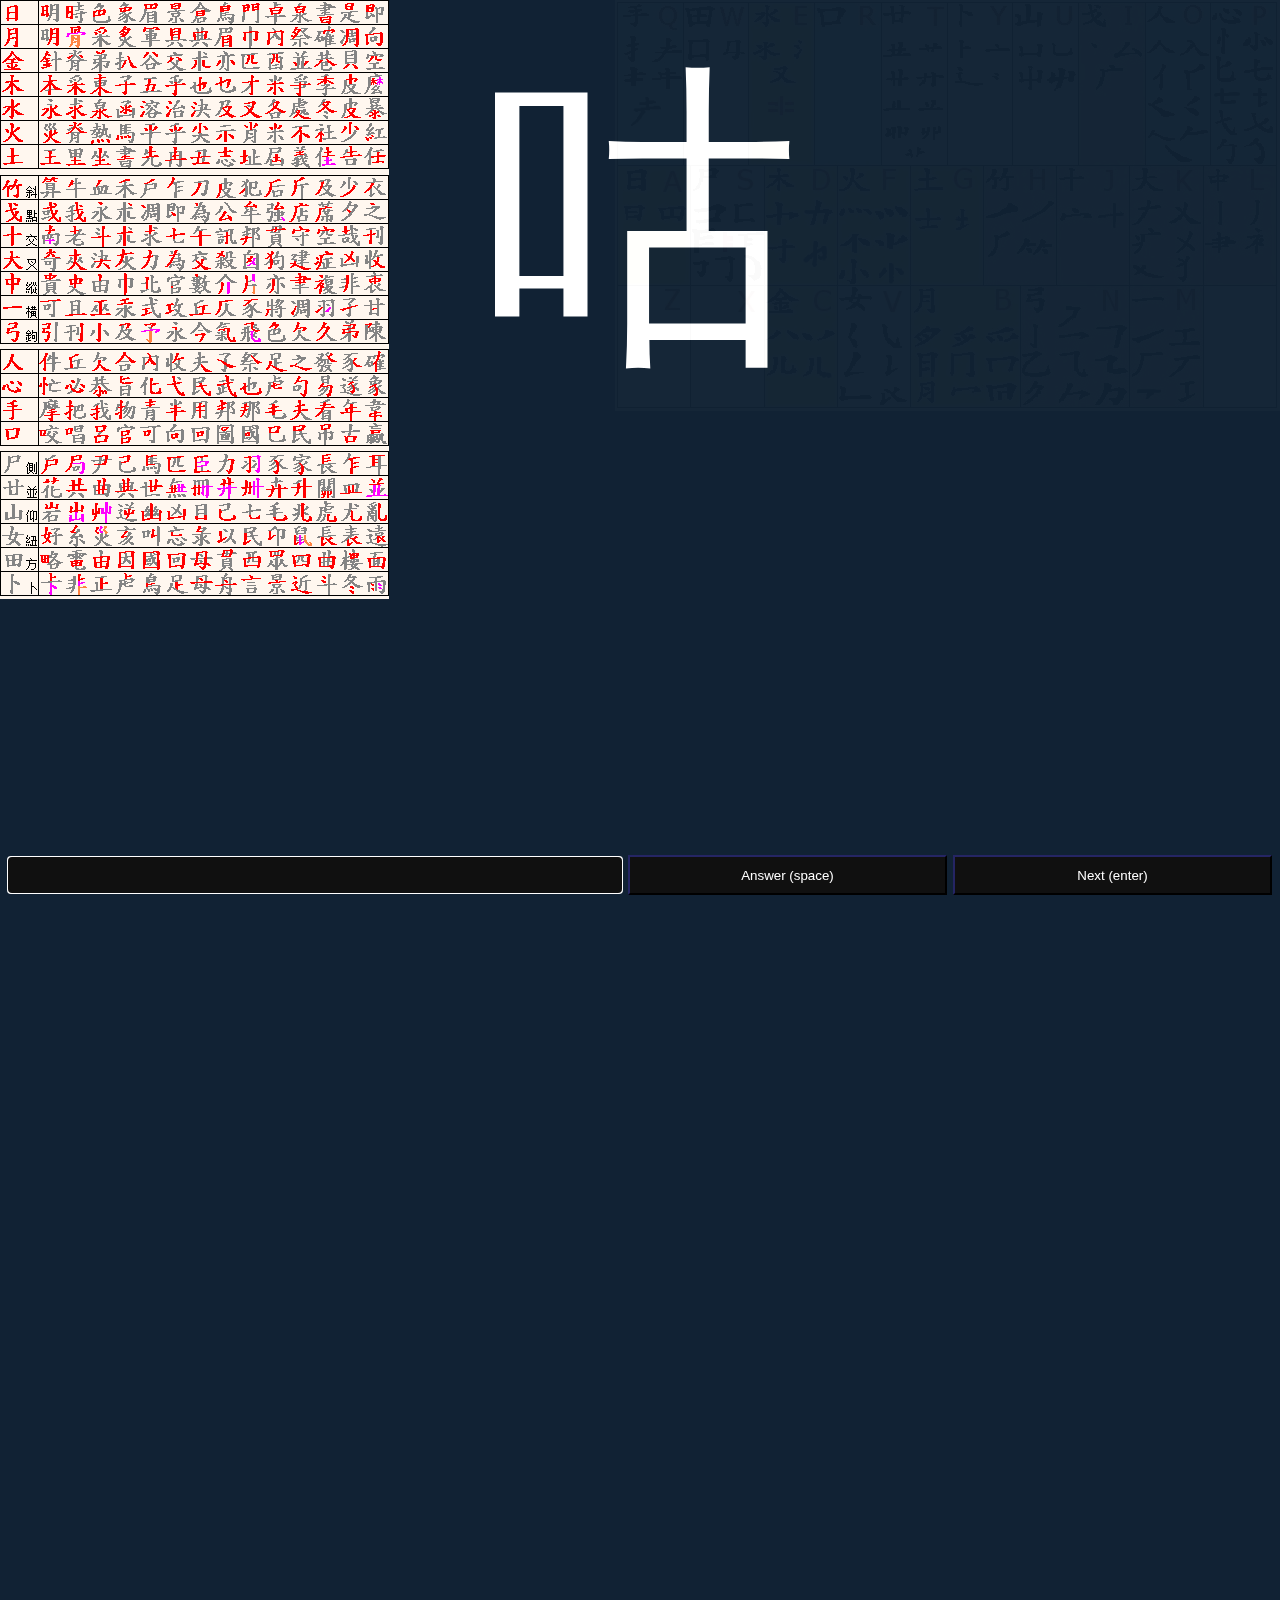
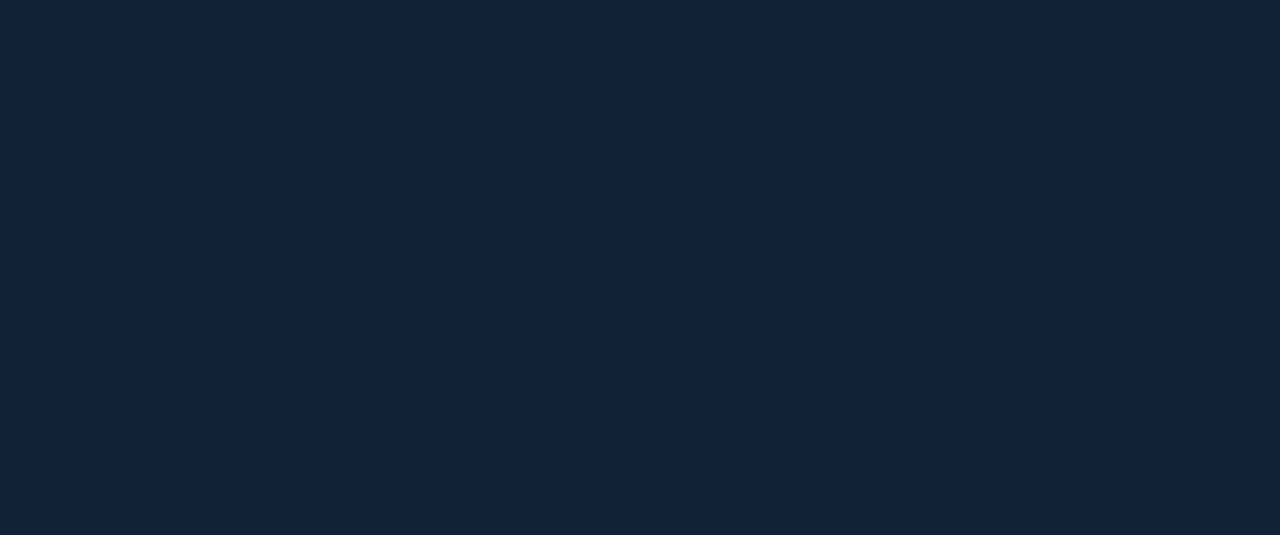
==== index.html @ 3e332476 "lose focus fix" ====
<!DOCTYPE html>
<html lang="en">
<head>
    <meta charset="UTF-8">
    <meta http-equiv="X-UA-Compatible" content="IE=edge">
    <meta name="viewport" content="width=device-width, initial-scale=1.0">
    <title>Cangjie</title>
    <style>
        #input {
            display: flex;
            position: fixed;
            bottom: 0;
            width: 100%;
            left: 0;
            padding: 5px;
            height: 50px;
            background-color: transparent;
            color: wheat;
            justify-content: center;
            align-items: center;
        }

        #input > * {
            margin: 3px;
        }
        #input>button {
            flex:1;
            height: 100%;
            color: white;
            background-color: #101010;
            border-color: #060610;
        }
        #input>input {
            flex:2;
            height: 90%;
            color: white;
            background-color: #101010;
            border-color: #101010;
        }
        #red {
            color:red;
        }
        html,body {
            min-height: 100%;
            background-color: #112234;
        }

        * {
            box-sizing: border-box;
        }

        /* mobile*/ 
        @media (max-width:600px)  {
            #img1, #img2 {
                width: 100%;
            }

            #img2 {
                margin-bottom: 50px;
            }

            #answer > span {
                font-size: 1.5em;
            }

            #char {
                font-size: 5em;
            }
            
        }

        /* not mobile */
        @media (min-width:601px) {

            /* #input {
                display: none;
            } */
            #img1 {
                display: block;
                position: fixed;
                right: 0;
                top: 0;
                opacity: .02;
            }
            #img2 {
                display: block;
                position: fixed;
                left: 0;
                top: 0;
                opacity: .02;
            }

            #img1:hover, #img2:hover {
                opacity: 1;
            }

            #answer > span {
                font-size: 2em;
            }

            #char {
                font-size: 20em;
            }

            html,body {
                overflow-y: hidden;
            }

        }

        #char {
            color: white;
            display: flex;
            justify-content: center;
        }
        #char > span {
            display: block;
        }

        #answer {
            color: white;
            display: flex;
            justify-content: center;
            flex-direction: column;
            align-items: center;
        }
        #answer > span {
            display: block;
        }

        #centerthing {
            margin-bottom: 130%;
        }

        .yellow {
            color: gold;
        }
        .green {
            color: green;
        }

    </style>
</head>
<body>

    <!-- <input id=stroke placeholder="Eg. 3-5 (inclusive)"type="text"> -->
    <div id="centerthing">
        <div id="char">
            <span id="king"></span>
        </div>
        <div id="answer">
            <span id="turtle">黭,21,吅,黑,弇,WFORT</span>
            <span id="rainbow">WFORT</span>
        </div>
    </div>
    <img id=img1 src="cangjie-key.jpg" alt="[Cangjie Image 1]"/>
    <img id=img2 src="cangjie-key2.gif" alt="[Cangjie Image 2]"/>

    <div id='input'>
        <input id='gate' type="text" autofocus>
        <!-- <button>Prev</button> -->
        <button onclick="toggleAnswer()">Answer (space)</button>
        <button onclick="pickNewChar()">Next (enter)</button>
    </div>


<script>

let greenCombo = 0
let roundIsOver = false
let greenHighscore = 0

let input = document.querySelector('#input input')
input.value = ''
let inputCangjie
input.oninput = e => {
    // input.innerHTML = `<span id=red>${input.innerText}</span>`
    inputCangjie = e.target.value = e.target.value.trim().split('').filter(a => /^[a-zA-Z]$/.test(a)).join('')
    e.stopPropagation()
    updateRainbow()
    
}

input.onkeypress = e => {
    if (e.code == 'Space') toggleAnswer()
    if (e.code == 'Enter') pickNewChar()
    document.getElementById('gate').focus()
}

let answerString, answerCangjie
function pickNewChar() {
    let ind = Math.floor(Math.random()*db.length)
    document.getElementById('king').innerText = db[ind][0]
    answerString = db[ind].join(',')
    let t =document.getElementById('turtle')
    t.innerText = answerString
    t.style.visibility = 'hidden'
    answerCangjie = db[ind][5]
    input.value = inputCangjie = ''
    document.getElementById('rainbow').innerText = ''
    roundIsOver = false
    if (greenCombo == -1) greenCombo = 0
}

function toggleAnswer() {
    let s = document.getElementById('turtle')
    if (s.style.visibility == 'hidden') {
        s.style.visibility = ''
        if (!roundIsOver) greenCombo = -1
    }
    else s.style.visibility = 'hidden'
}

function updateRainbow() {
    let n = inputCangjie.toLowerCase().split('')
    let a = answerCangjie.toLowerCase().split('')

    if (inputCangjie===answerCangjie) {
        n = a.map(o=>o)
    }

    for (let i = 0; i<n.length; i++) {
        if (n[i]==a[i]) {
            n[i] = a[i] = '=' + a[i] // green
        }
    }
    for (let i = 0; i<n.length; i++) {
        if (n[i][0]=='=') continue
        if (!roundIsOver) greenCombo = -1
        for (let j = 0; j<a.length; j++) {
            if (a[j][0]=='=' || n[i][0]=='~') continue
            if (a[j]==n[i]) {
                a[j] = n[i] = '~' + n[i]
                break
            }
        }
    }

    let r = document.getElementById('rainbow')
    r.innerHTML = n.map(a => {
        if ( a[0]=='=' ) return `<span class=green>${a[1].toUpperCase()}</span>`
        if ( a[0]=='~' ) return `<span class=yellow>${a[1].toUpperCase()}</span>`
        return a[0].toUpperCase()
    }).join('')

    if (inputCangjie.toLowerCase()==answerCangjie.toLowerCase()) {
        r.innerHTML += '<span class=green>!</span>'
        if (!roundIsOver) {
            greenCombo++
            if (greenCombo > greenHighscore) {
                greenHighscore = greenCombo
                console.log(`Highscore: ${greenHighscore}`)
            }
        }
        roundIsOver = true
        if (greenCombo) r.innerHTML += `&nbsp; <span class=green>(${greenCombo})</span>`
    }
    
}




let db
if (!localStorage.db) {
    fetch('db.txt').then(l => l.text()).then(t => {
        localStorage.db = db = t
        setUpDB()
    })
}
else {
    db = localStorage.db
    setUpDB()
}

function setUpDB() {
    db = db.split('\n').map(r => {
        let ar = r.split(',')
        ar[1] = Number(ar[1])
        return ar
    })
    pickNewChar()
}



// let strokeFrom, strokeTo
// let strokeInput = document.getElementById('stroke')
// if (!localStorage.stroke) {
//     strokeFrom = 3; strokeTo = 20
//     strokeInput.value = localStorage.stroke = `${strokeFrom}-${strokeTo}`
// }
// else {
//     strokeFrom = Number(localStorage.stroke.split('-')[0]) || 3
//     strokeTo = Number(localStorage.stroke.split('-')[1]) || 20
//     if (strokeFrom > strokeTo || strokeFrom<1 || strokeTo>48) {
//         strokeFrom = 3; strokeTo = 20
//     }
//     strokeInput.value = localStorage.stroke = `${strokeFrom}-${strokeTo}`
// }
// strokeInput.oninput = e => {
//     strokeFrom = Number(e.target.value.split('-')[0]) || 3
//     strokeTo = Number(e.target.value.split('-')[1]) || 20
//     if (strokeFrom > strokeTo || strokeFrom<1 || strokeTo>48) {
//         strokeFrom = 3; strokeTo = 20
//     }
//     localStorage.stroke = `${strokeFrom}-${strokeTo}`
// }

// let indexes = []
// let currentIndex = 0

// let lastStrokeFrom, lastStrokeTo
// function pickNewChar() {
//     let startingIndex, lastIndex
//     let _started = false
//     for (let i = 0; i<db.length; i++) {
//         if (_started) {
//             if (db[i][1] >= strokeFrom) {
//                 startingIndex = i
//                 _started = true
//             }
//         }
//         else {
//             if (db[i][1] > strokeTo) {
//                 lastIndex = i-1
//             }
//         }
//     }


// }



</script>
</body>
</html>
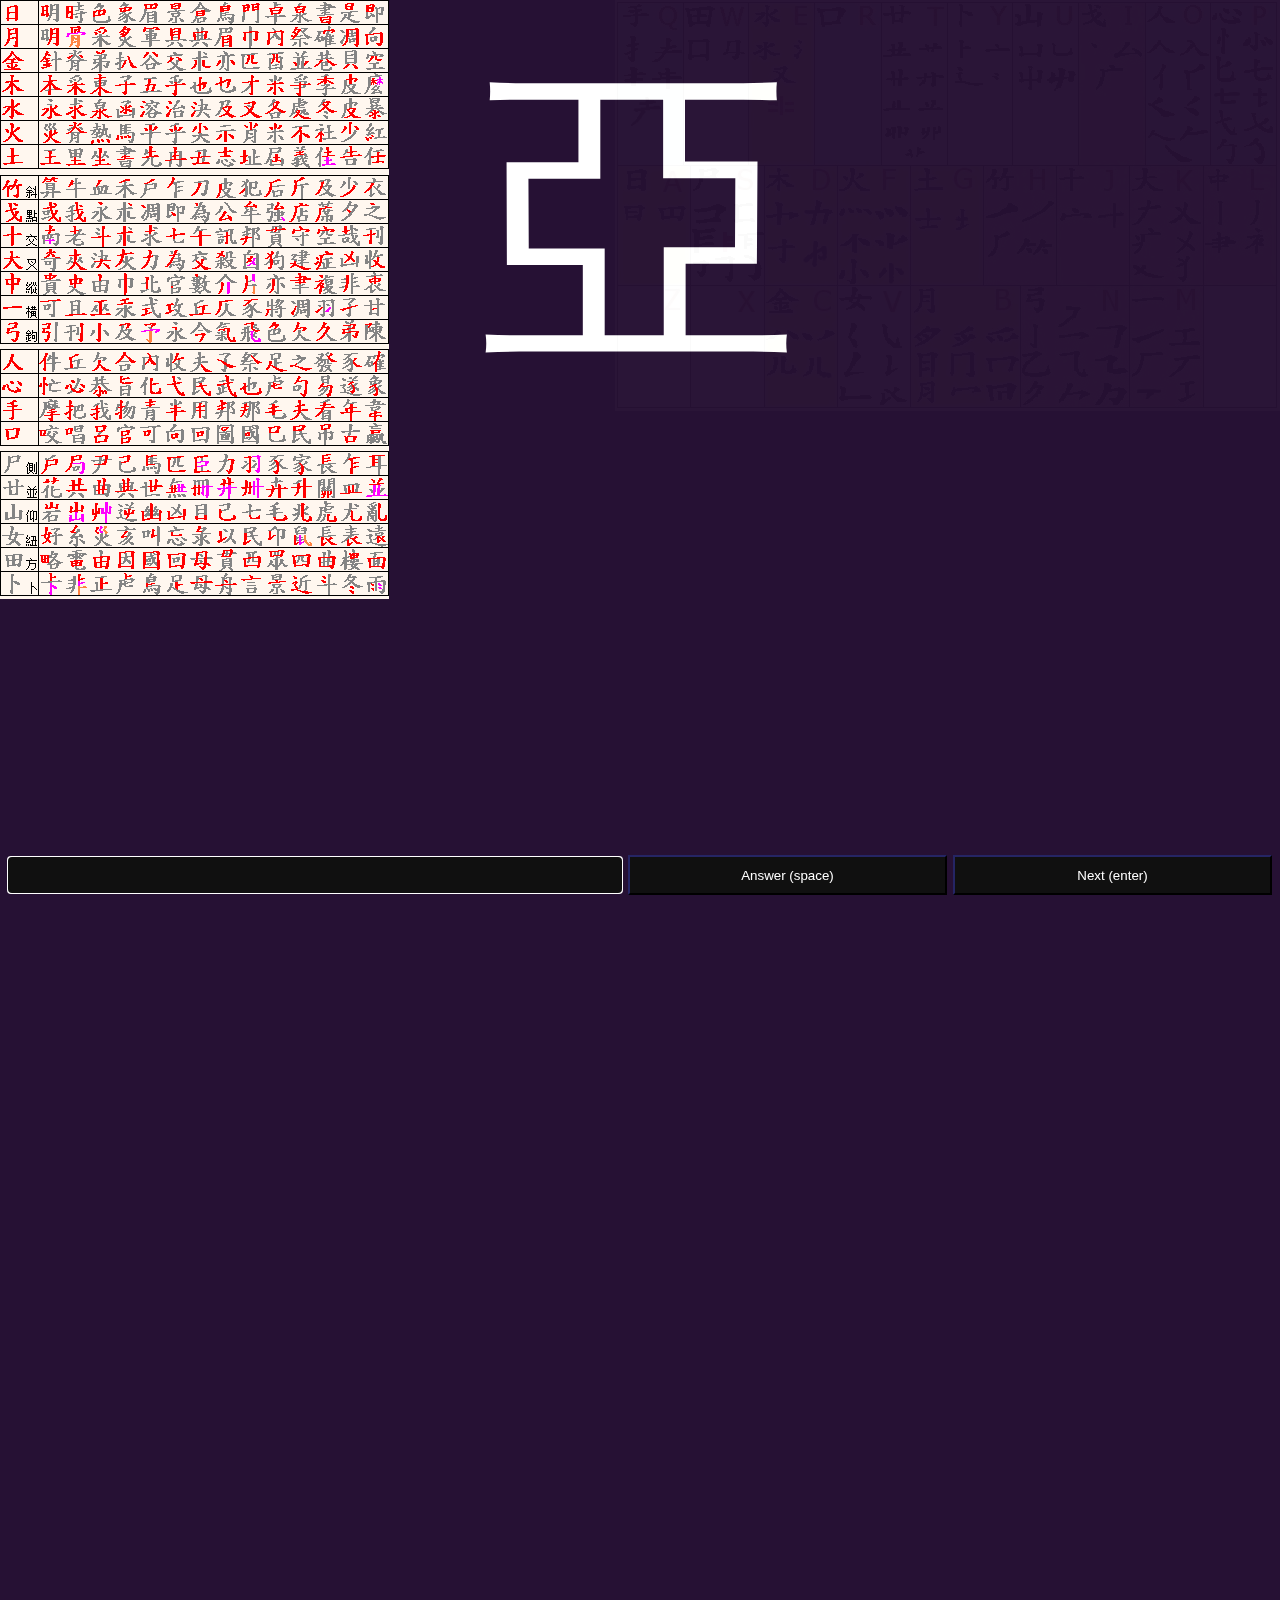
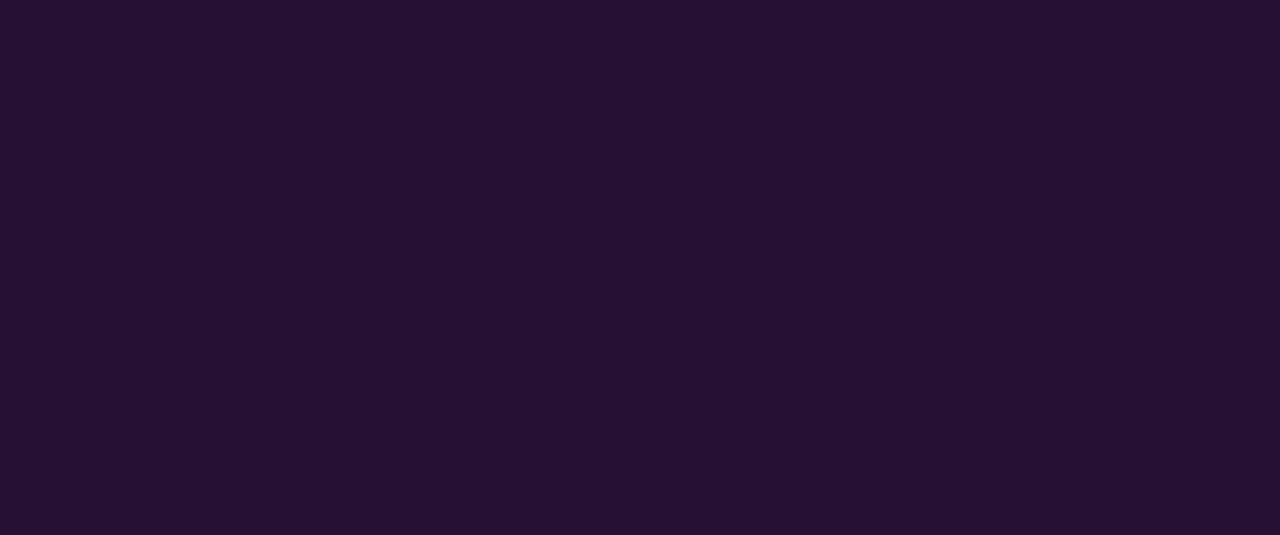
==== commit de28ff32: "lose focus fix try 2" ====
--- a/index.html
+++ b/index.html
@@ -42,7 +42,8 @@
         }
         html,body {
             min-height: 100%;
-            background-color: #112234;
+            /* background-color: #112234; */
+            background-color: #261134;
         }
 
         * {
@@ -156,12 +157,15 @@
     <img id=img1 src="cangjie-key.jpg" alt="[Cangjie Image 1]"/>
     <img id=img2 src="cangjie-key2.gif" alt="[Cangjie Image 2]"/>
 
-    <div id='input'>
-        <input id='gate' type="text" autofocus>
-        <!-- <button>Prev</button> -->
-        <button onclick="toggleAnswer()">Answer (space)</button>
-        <button onclick="pickNewChar()">Next (enter)</button>
-    </div>
+    <form autocomplete="off" method="post" action="">
+        <input autocomplete="false" name="hidden" type="text" style="display:none;">
+        <div id='input'>
+            <input type="text" autofocus>
+            <!-- <button>Prev</button> -->
+            <button onclick="toggleAnswer()">Answer (space)</button>
+            <button onclick="pickNewChar()">Next (enter)</button>
+        </div>
+    </form>
 
 
 <script>
@@ -184,7 +188,9 @@
 input.onkeypress = e => {
     if (e.code == 'Space') toggleAnswer()
     if (e.code == 'Enter') pickNewChar()
-    document.getElementById('gate').focus()
+    setTimeout(() => {
+        input.focus()
+    }, 1000)
 }
 
 let answerString, answerCangjie
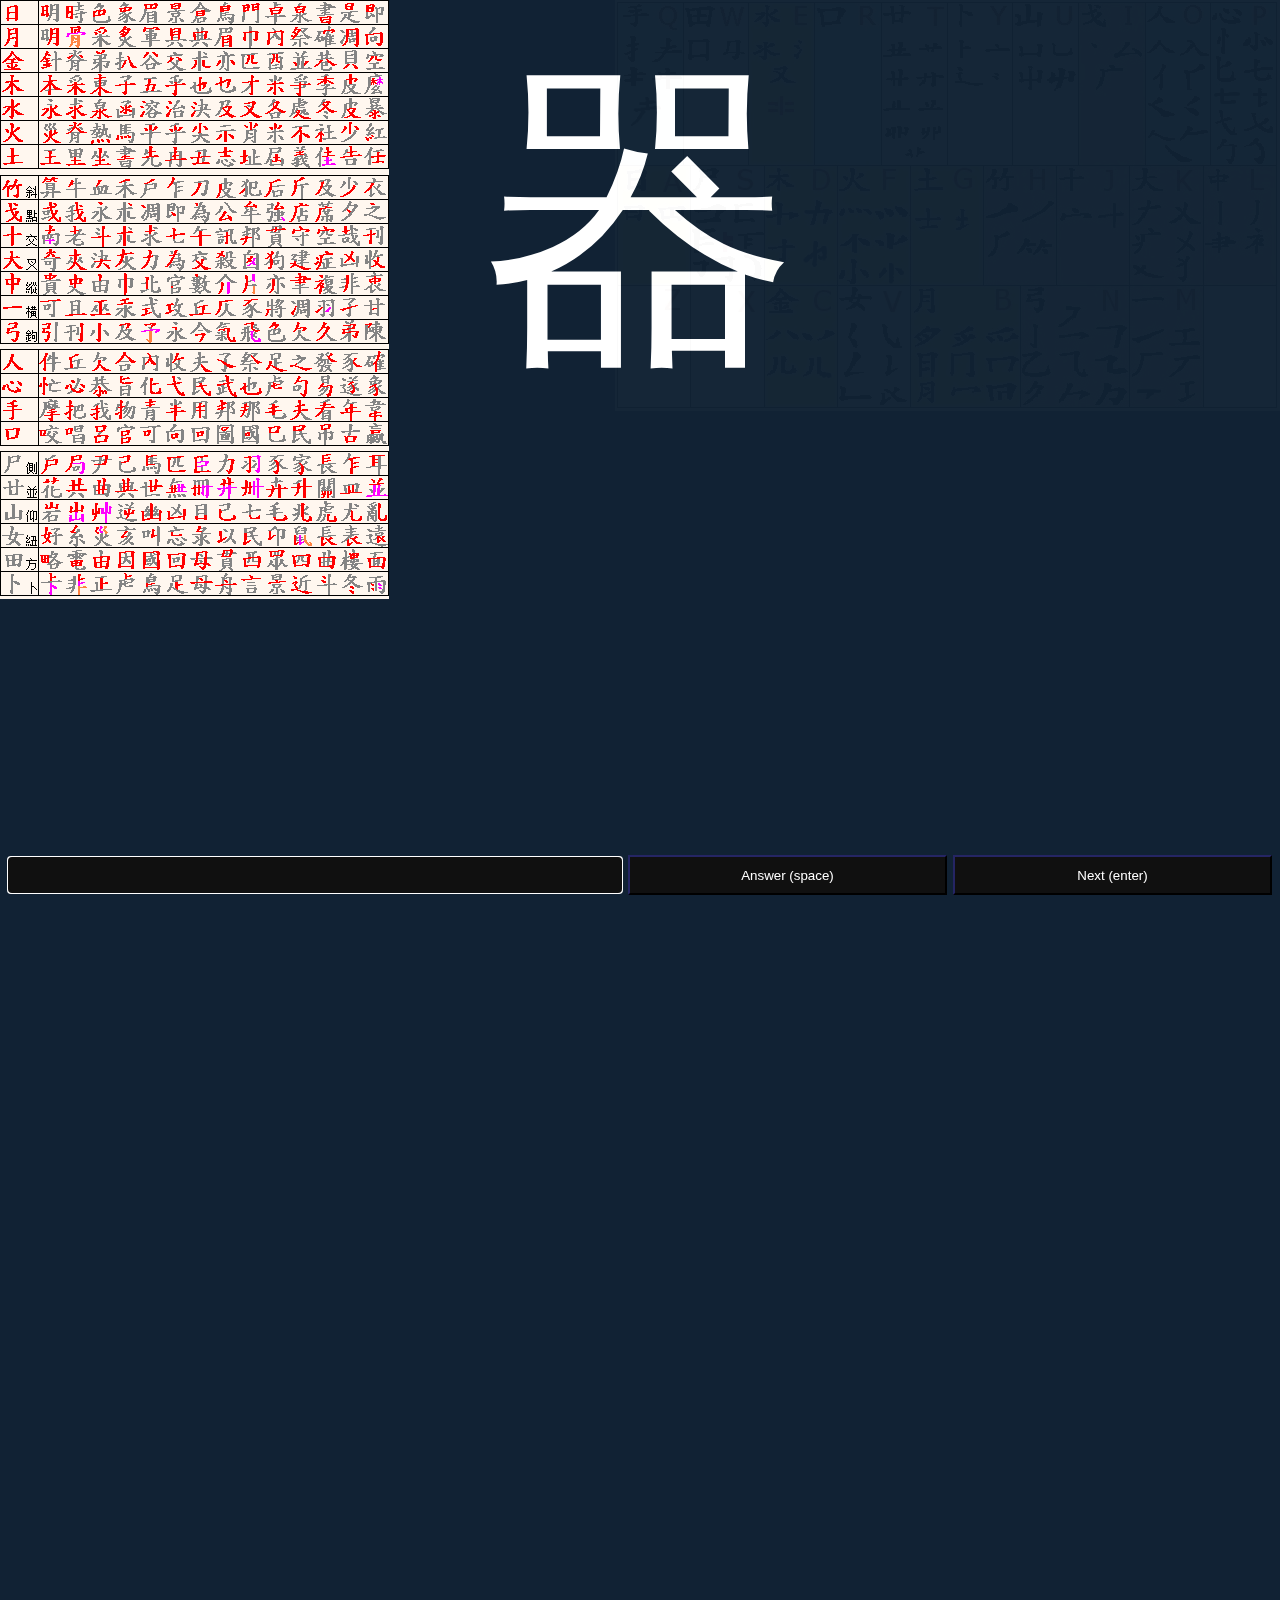
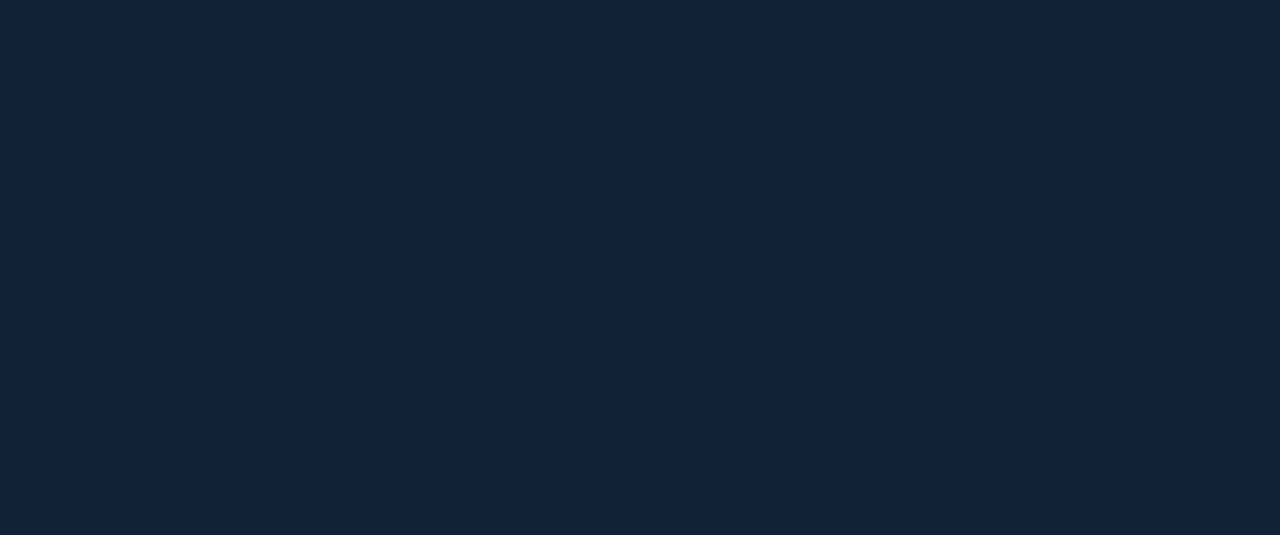
==== commit f80fffff: "lose focus fix try 3" ====
--- a/index.html
+++ b/index.html
@@ -42,8 +42,8 @@
         }
         html,body {
             min-height: 100%;
-            /* background-color: #112234; */
-            background-color: #261134;
+            background-color: #112234;
+            /* background-color: #261134; */
         }
 
         * {
@@ -160,7 +160,7 @@
     <form autocomplete="off" method="post" action="">
         <input autocomplete="false" name="hidden" type="text" style="display:none;">
         <div id='input'>
-            <input type="text" autofocus>
+            <input type="text" autofocus autocomplete="off">
             <!-- <button>Prev</button> -->
             <button onclick="toggleAnswer()">Answer (space)</button>
             <button onclick="pickNewChar()">Next (enter)</button>
@@ -264,6 +264,12 @@
     
 }
 
+
+
+
+document.getElementsByTagName('form')[0].onsubmit = e => {
+    e.preventDefault()
+}
 
 
 
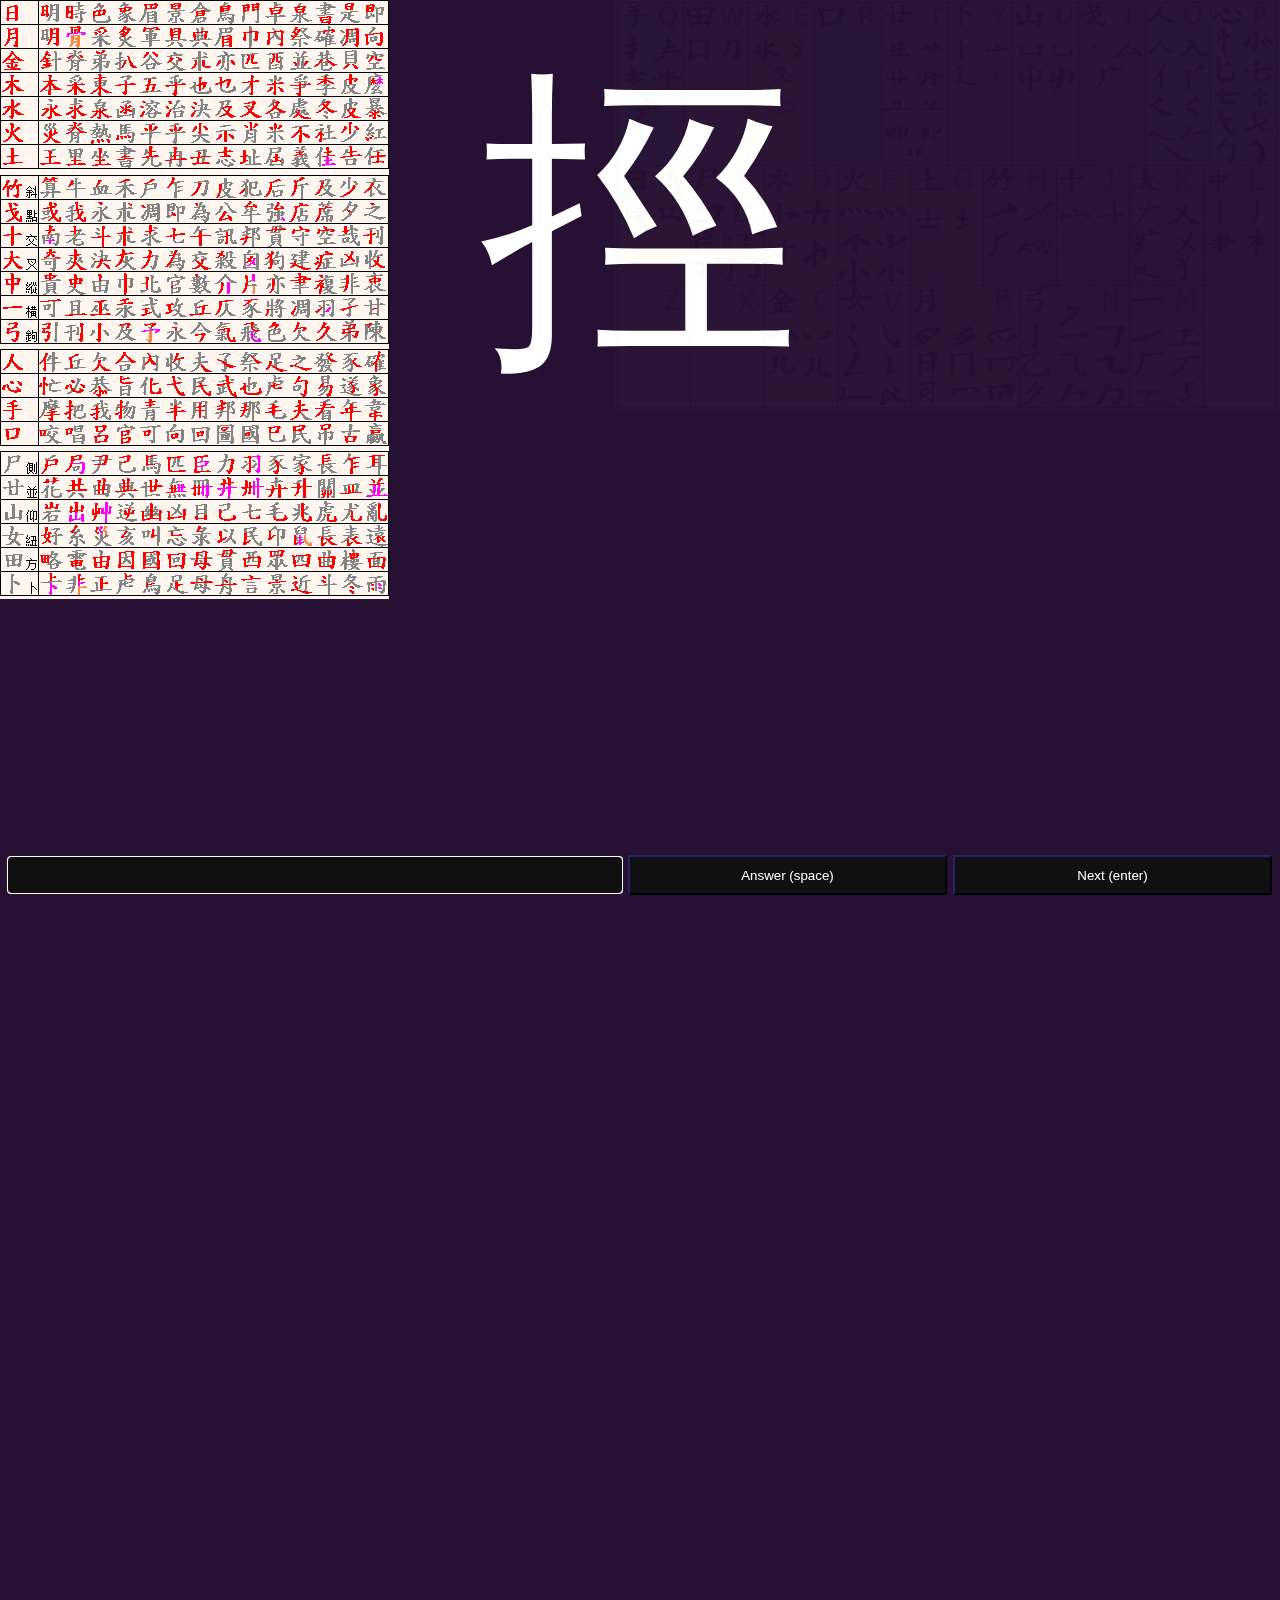
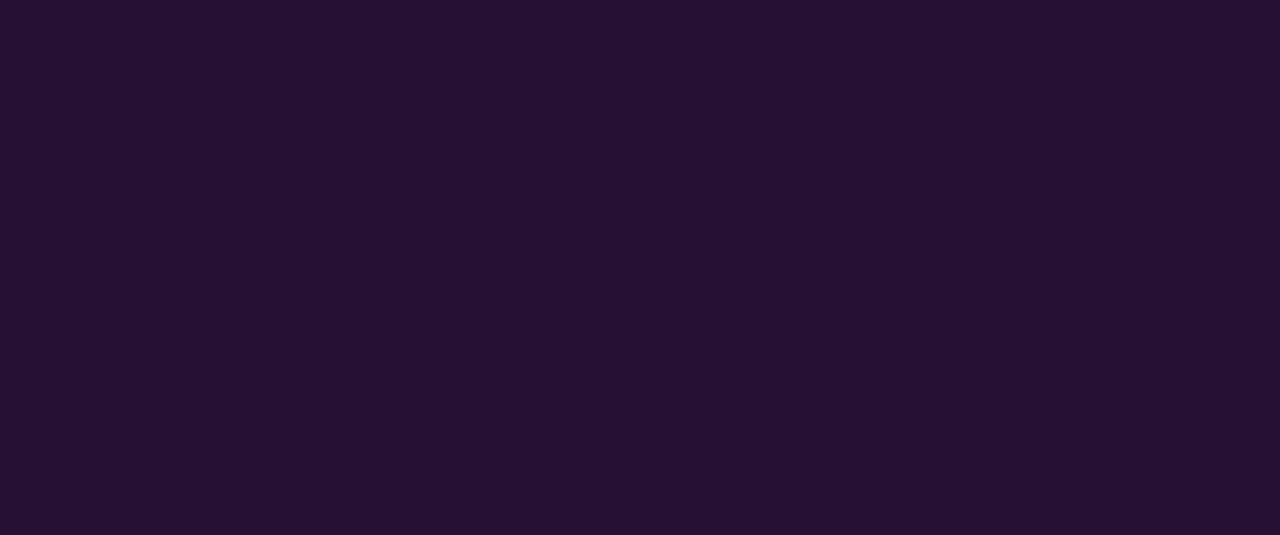
==== commit 38bc3ea0: "lose focus fix try 4" ====
--- a/index.html
+++ b/index.html
@@ -42,8 +42,8 @@
         }
         html,body {
             min-height: 100%;
-            background-color: #112234;
-            /* background-color: #261134; */
+            /* background-color: #112234; */
+            background-color: #261134;
         }
 
         * {
@@ -160,7 +160,7 @@
     <form autocomplete="off" method="post" action="">
         <input autocomplete="false" name="hidden" type="text" style="display:none;">
         <div id='input'>
-            <input type="text" autofocus autocomplete="off">
+            <input type="text" autofocus autocomplete="new-password">
             <!-- <button>Prev</button> -->
             <button onclick="toggleAnswer()">Answer (space)</button>
             <button onclick="pickNewChar()">Next (enter)</button>
@@ -188,9 +188,6 @@
 input.onkeypress = e => {
     if (e.code == 'Space') toggleAnswer()
     if (e.code == 'Enter') pickNewChar()
-    setTimeout(() => {
-        input.focus()
-    }, 1000)
 }
 
 let answerString, answerCangjie
@@ -206,6 +203,11 @@
     document.getElementById('rainbow').innerText = ''
     roundIsOver = false
     if (greenCombo == -1) greenCombo = 0
+
+    setTimeout(() => {
+        input.focus()
+        input.click()
+    }, 100)
 }
 
 function toggleAnswer() {
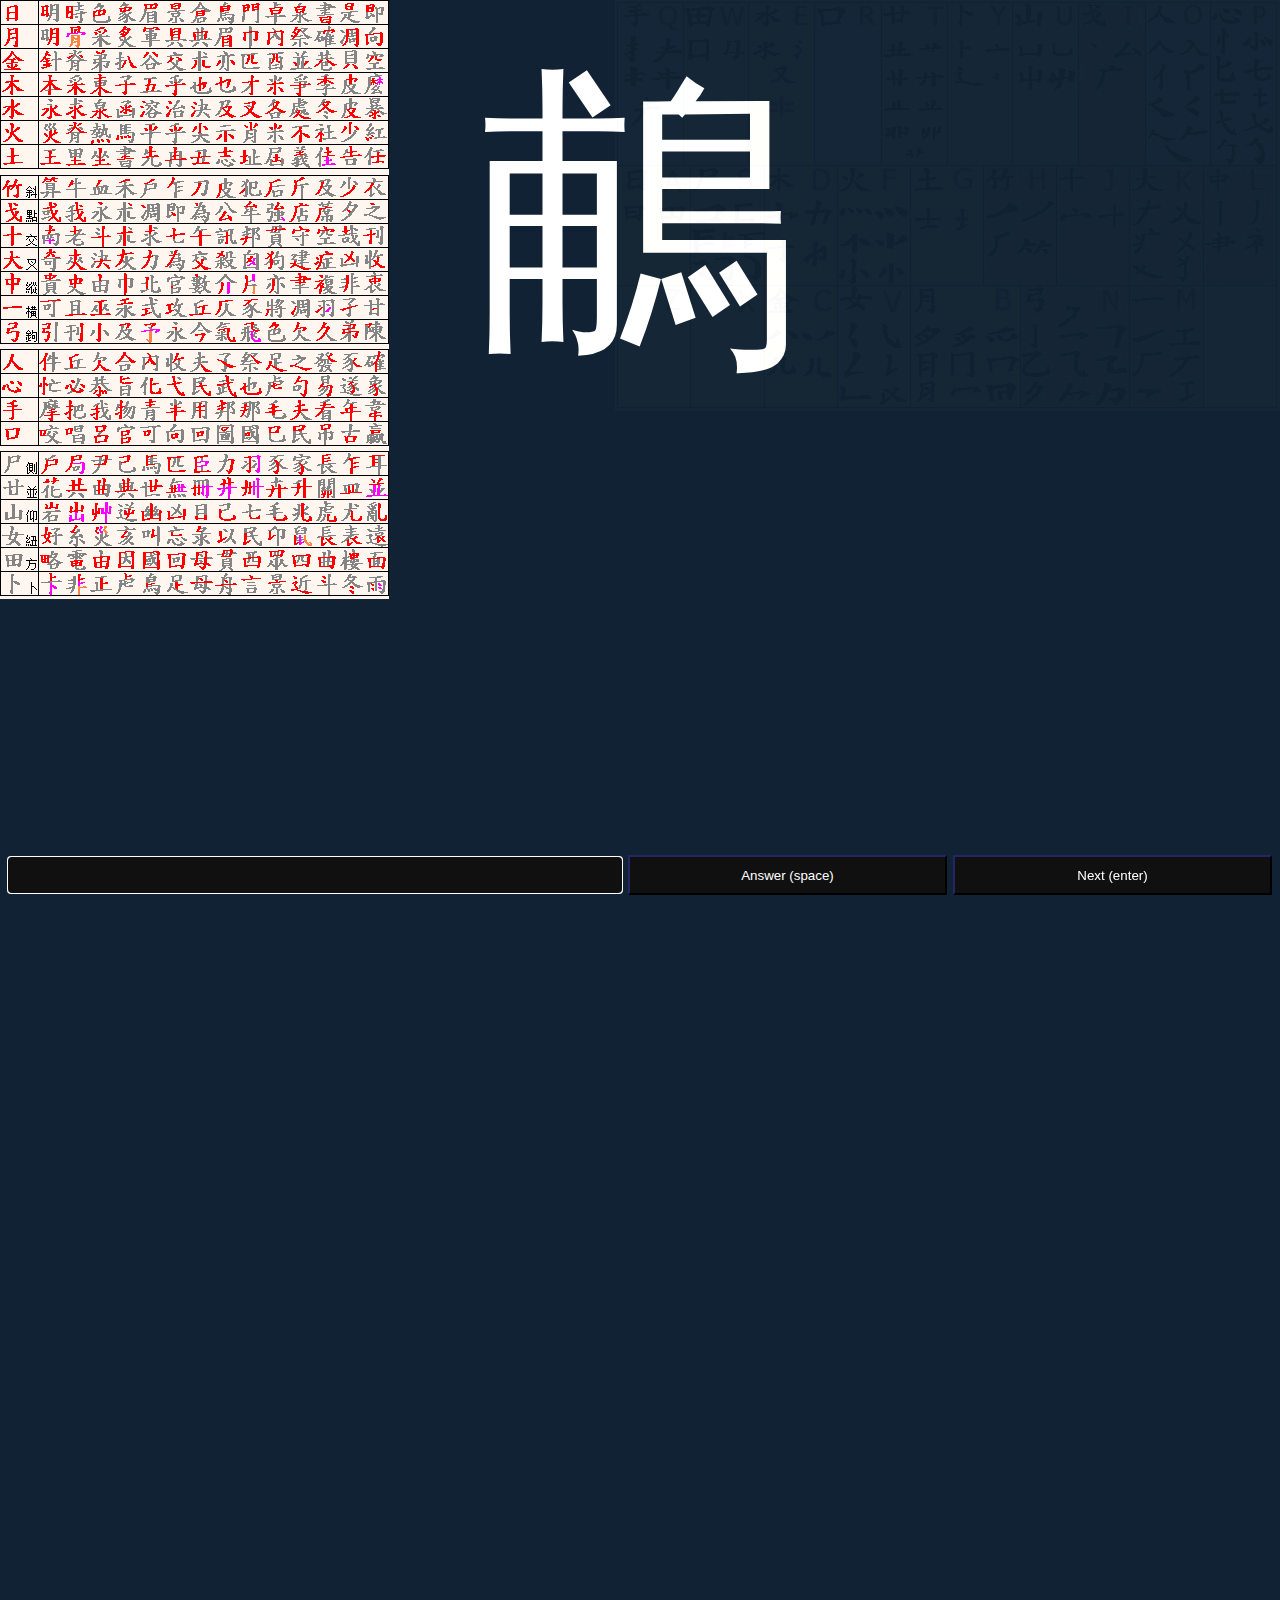
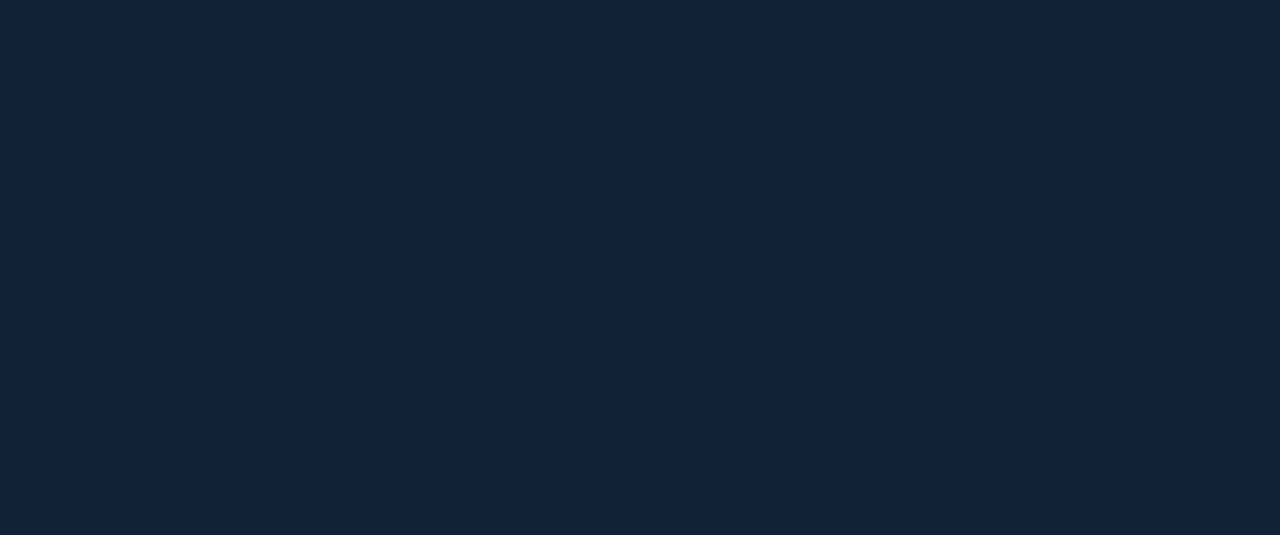
==== commit e54aa946: "lose focus fix try 5" ====
--- a/index.html
+++ b/index.html
@@ -23,14 +23,14 @@
         #input > * {
             margin: 3px;
         }
-        #input>button {
+        #nextbtn, #answerbtn {
             flex:1;
             height: 100%;
             color: white;
             background-color: #101010;
             border-color: #060610;
         }
-        #input>input {
+        #theinput {
             flex:2;
             height: 90%;
             color: white;
@@ -42,8 +42,8 @@
         }
         html,body {
             min-height: 100%;
-            /* background-color: #112234; */
-            background-color: #261134;
+            background-color: #112234;
+            /* background-color: #261134; */
         }
 
         * {
@@ -157,16 +157,14 @@
     <img id=img1 src="cangjie-key.jpg" alt="[Cangjie Image 1]"/>
     <img id=img2 src="cangjie-key2.gif" alt="[Cangjie Image 2]"/>
 
-    <form autocomplete="off" method="post" action="">
-        <input autocomplete="false" name="hidden" type="text" style="display:none;">
-        <div id='input'>
-            <input type="text" autofocus autocomplete="new-password">
-            <!-- <button>Prev</button> -->
-            <button onclick="toggleAnswer()">Answer (space)</button>
-            <button onclick="pickNewChar()">Next (enter)</button>
-        </div>
+    <form>
+    <div id='input'>
+        <input id="theinput" type="text" autofocus aria-autocomplete="none" aria-haspopup="false" autocapitalize="none" autocomplete="off" autocorrect="off" spellcheck="false">
+        <!-- <button>Prev</button> -->
+        <button id="answerbtn" onclick="toggleAnswer()">Answer (space)</button>
+        <input id="nextbtn" onclick="pickNewChar()" type="submit" value="Next (enter)">
+    </div>
     </form>
-
 
 <script>
 
@@ -174,7 +172,7 @@
 let roundIsOver = false
 let greenHighscore = 0
 
-let input = document.querySelector('#input input')
+let input = document.querySelector('#theinput')
 input.value = ''
 let inputCangjie
 input.oninput = e => {
@@ -207,7 +205,7 @@
     setTimeout(() => {
         input.focus()
         input.click()
-    }, 100)
+    }, 10)
 }
 
 function toggleAnswer() {
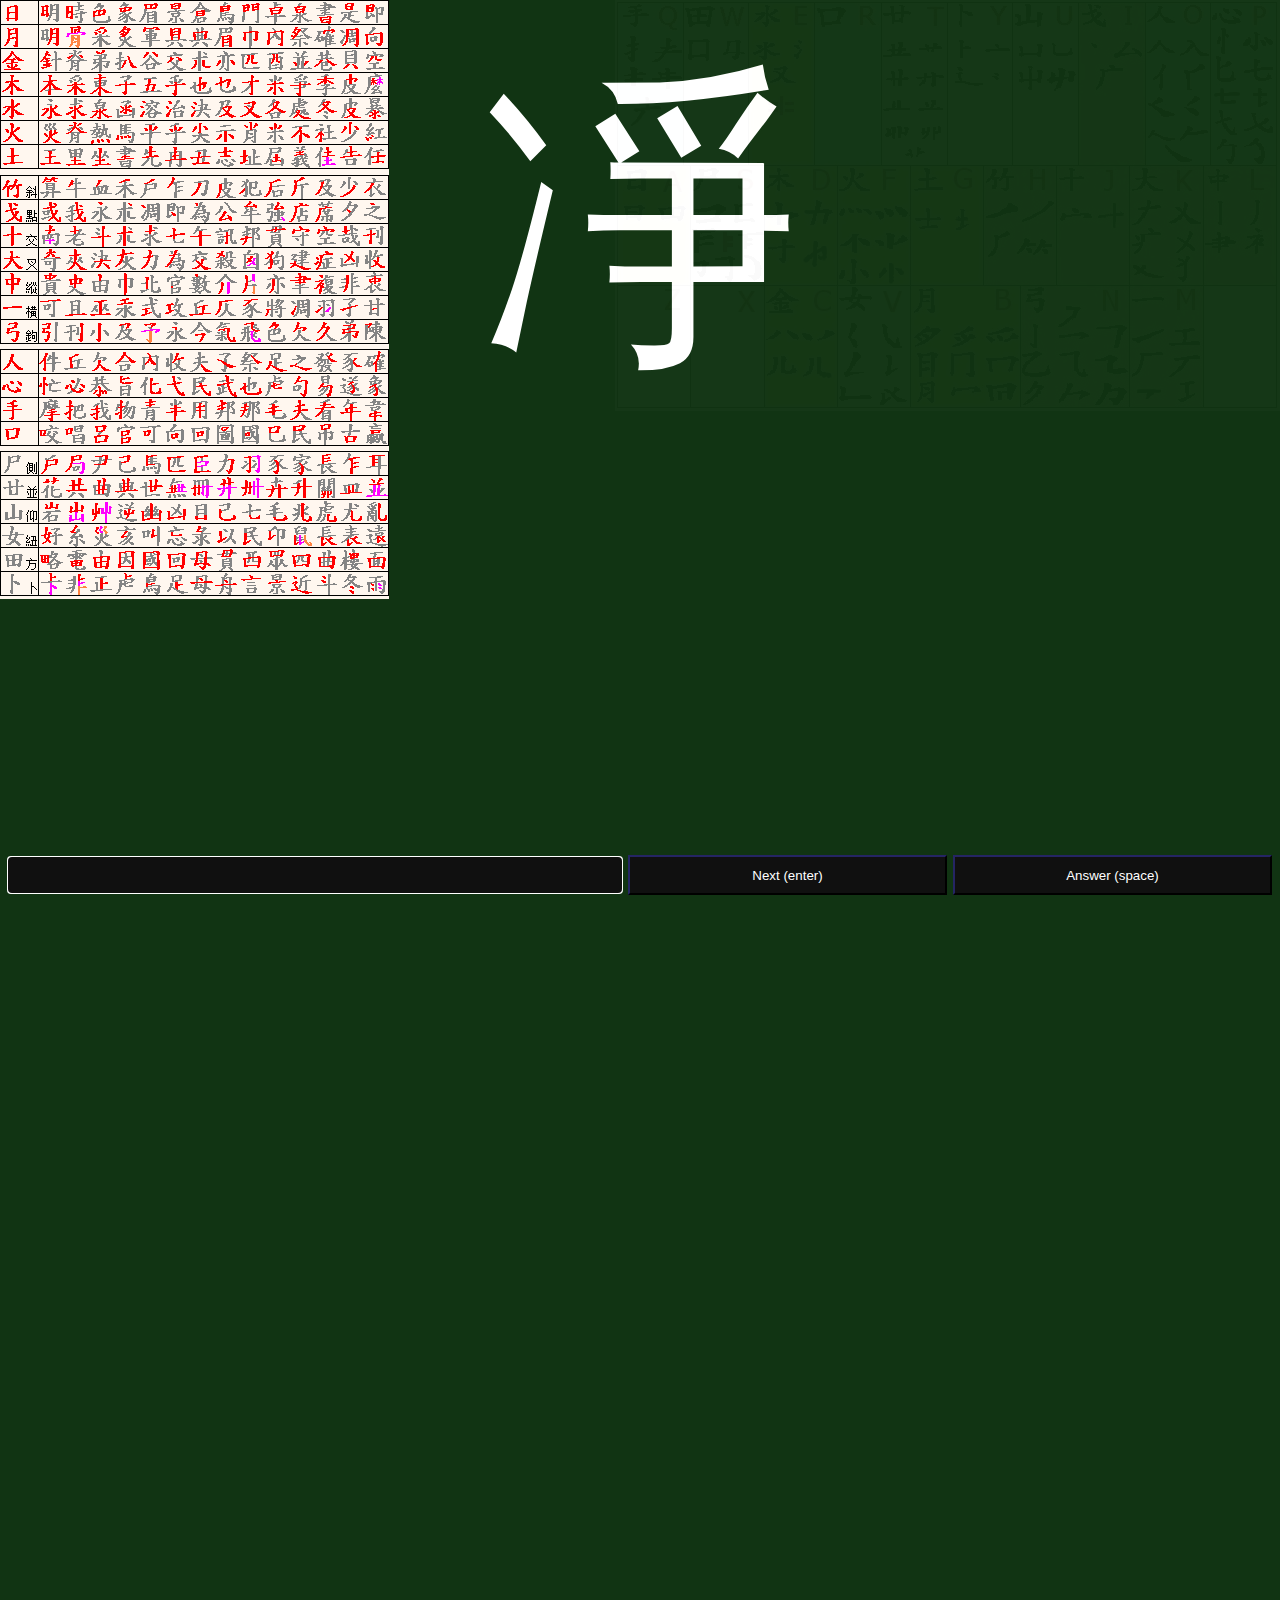
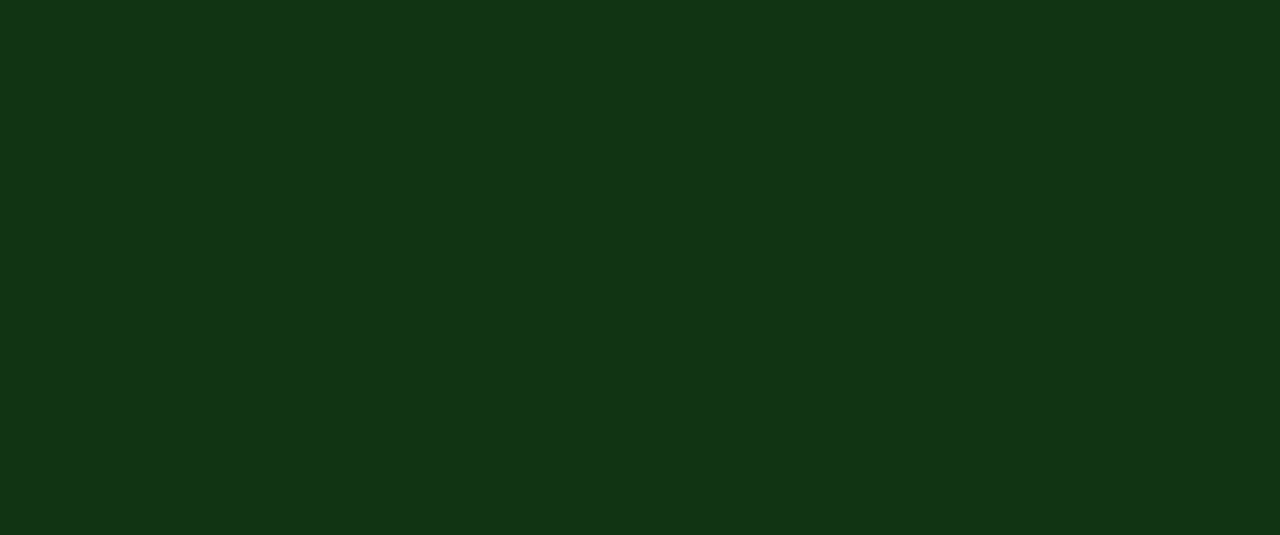
==== commit b3a0d745: "lose focus fix try 6" ====
--- a/index.html
+++ b/index.html
@@ -42,8 +42,9 @@
         }
         html,body {
             min-height: 100%;
-            background-color: #112234;
+            /* background-color: #112234; */
             /* background-color: #261134; */
+            background-color: #113413;
         }
 
         * {
@@ -159,10 +160,10 @@
 
     <form>
     <div id='input'>
-        <input id="theinput" type="text" autofocus aria-autocomplete="none" aria-haspopup="false" autocapitalize="none" autocomplete="off" autocorrect="off" spellcheck="false">
+        <input id="theinput" type="text" spellcheck="false">
         <!-- <button>Prev</button> -->
+        <input id="nextbtn" onclick="pickNewChar()" type="submit" value="Next (enter)">
         <button id="answerbtn" onclick="toggleAnswer()">Answer (space)</button>
-        <input id="nextbtn" onclick="pickNewChar()" type="submit" value="Next (enter)">
     </div>
     </form>
 
@@ -186,6 +187,18 @@
 input.onkeypress = e => {
     if (e.code == 'Space') toggleAnswer()
     if (e.code == 'Enter') pickNewChar()
+}
+
+document.getElementById('nextbtn').onmousedown = e => {
+    e.preventDefault()
+}
+
+window.onload = () => {
+    setTimeout(() => {
+        let input = document.getElementById('theinput')
+        input.focus()
+        input.click()
+    }, 100)
 }
 
 let answerString, answerCangjie
@@ -202,12 +215,12 @@
     roundIsOver = false
     if (greenCombo == -1) greenCombo = 0
 
-    setTimeout(() => {
-        input.focus()
-        input.click()
-    }, 10)
-}
-
+    // setTimeout(() => {
+    //     input.focus()
+    //     input.click()
+    // }, 10)
+}
+10
 function toggleAnswer() {
     let s = document.getElementById('turtle')
     if (s.style.visibility == 'hidden') {
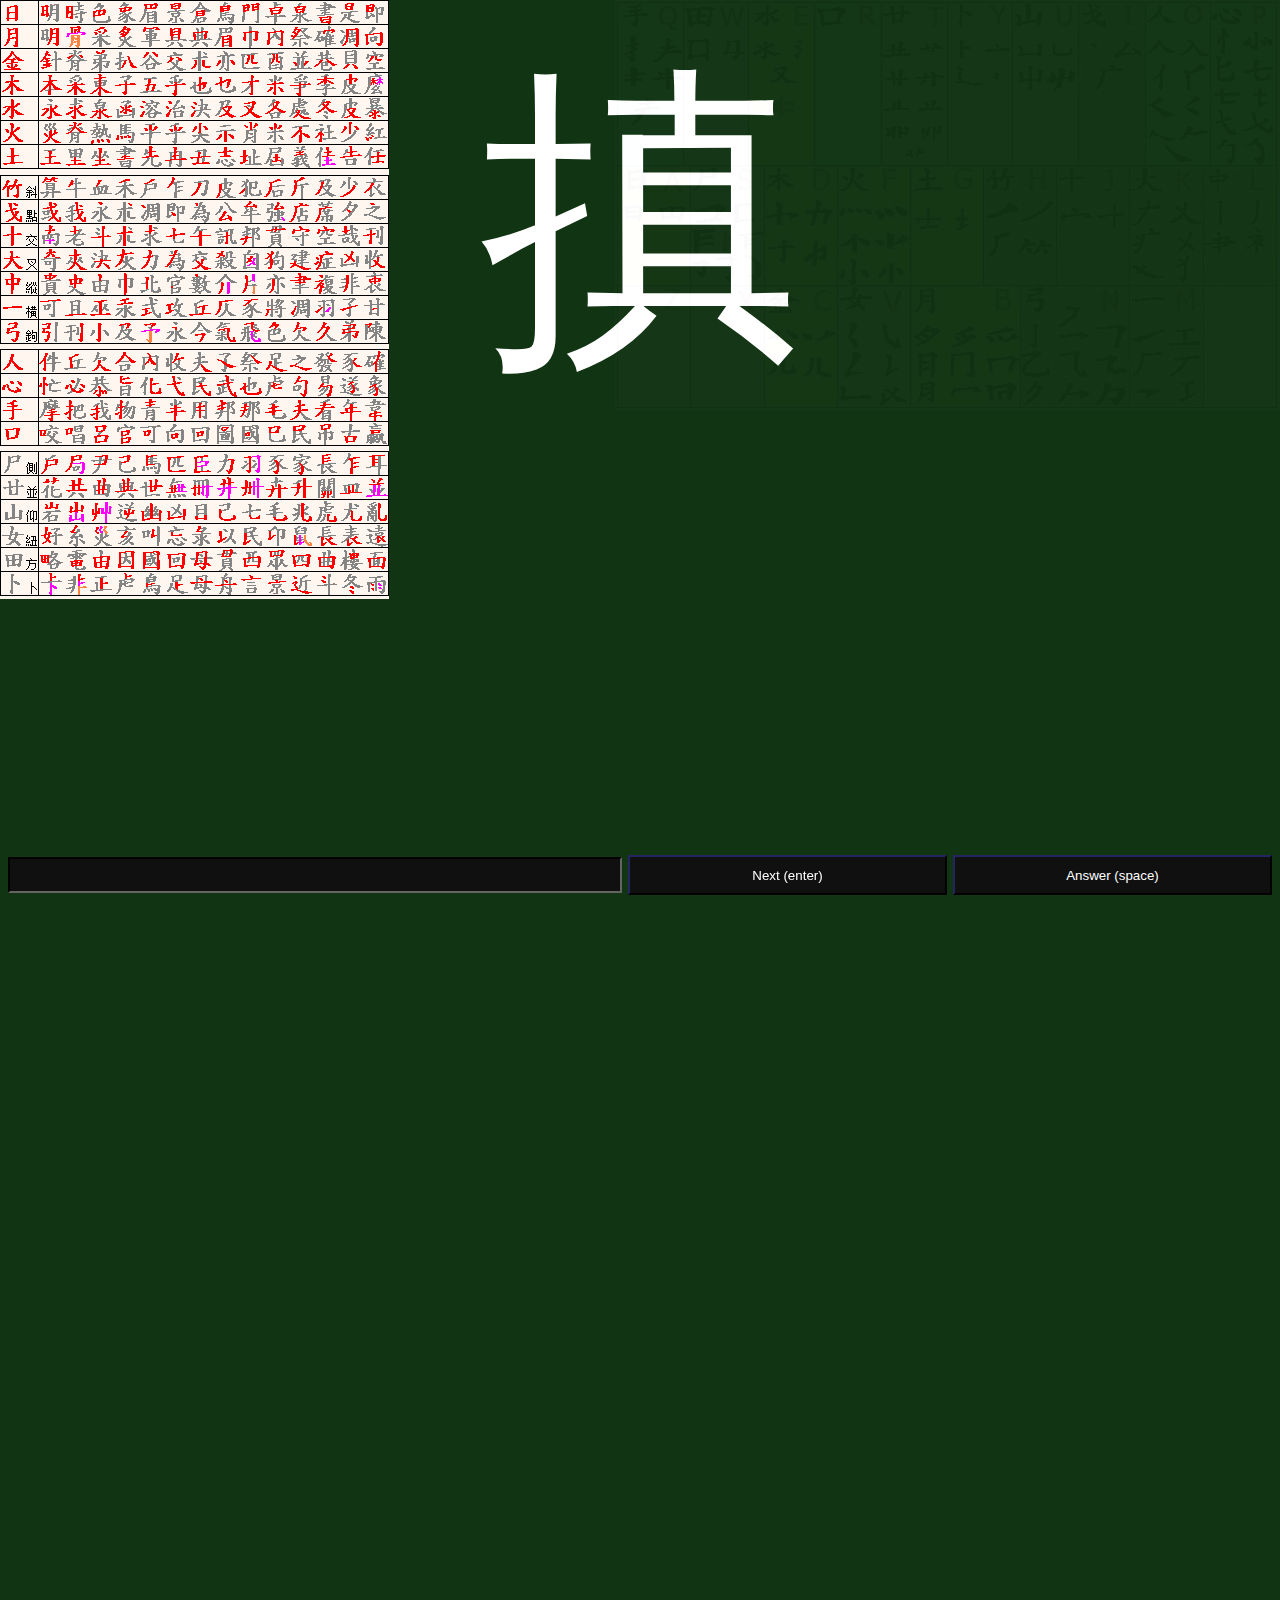
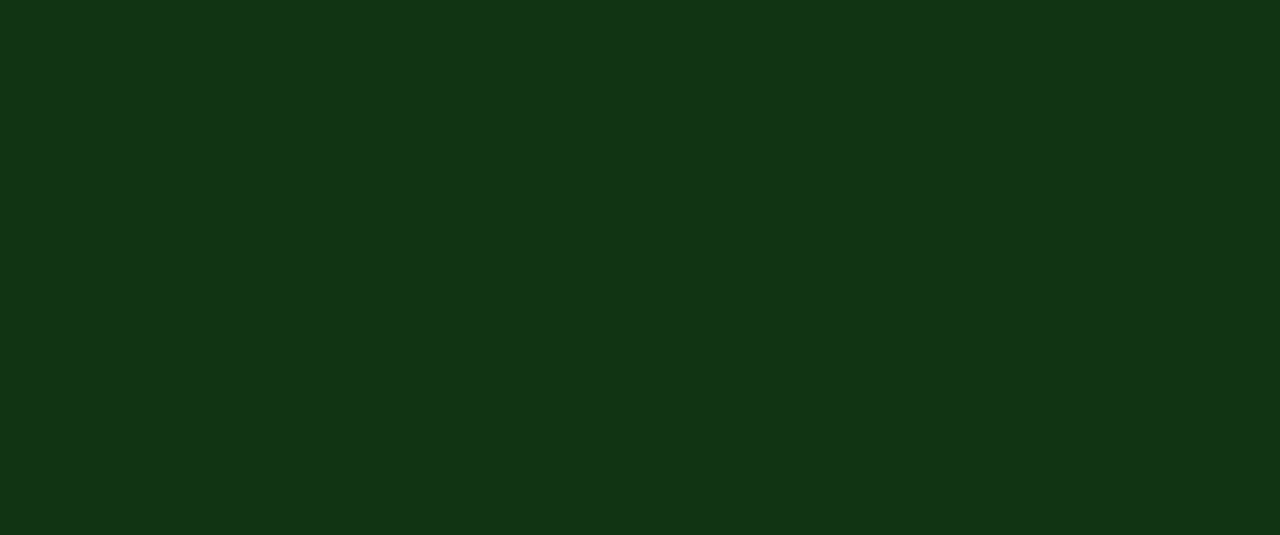
==== commit dac3289b: "lose focus fix try 7" ====
--- a/index.html
+++ b/index.html
@@ -160,7 +160,7 @@
 
     <form>
     <div id='input'>
-        <input id="theinput" type="text" spellcheck="false">
+        <input id="theinput" type="text" spellcheck="false" autocomplete="new-password">
         <!-- <button>Prev</button> -->
         <input id="nextbtn" onclick="pickNewChar()" type="submit" value="Next (enter)">
         <button id="answerbtn" onclick="toggleAnswer()">Answer (space)</button>
@@ -198,7 +198,7 @@
         let input = document.getElementById('theinput')
         input.focus()
         input.click()
-    }, 100)
+    }, 1000)
 }
 
 let answerString, answerCangjie
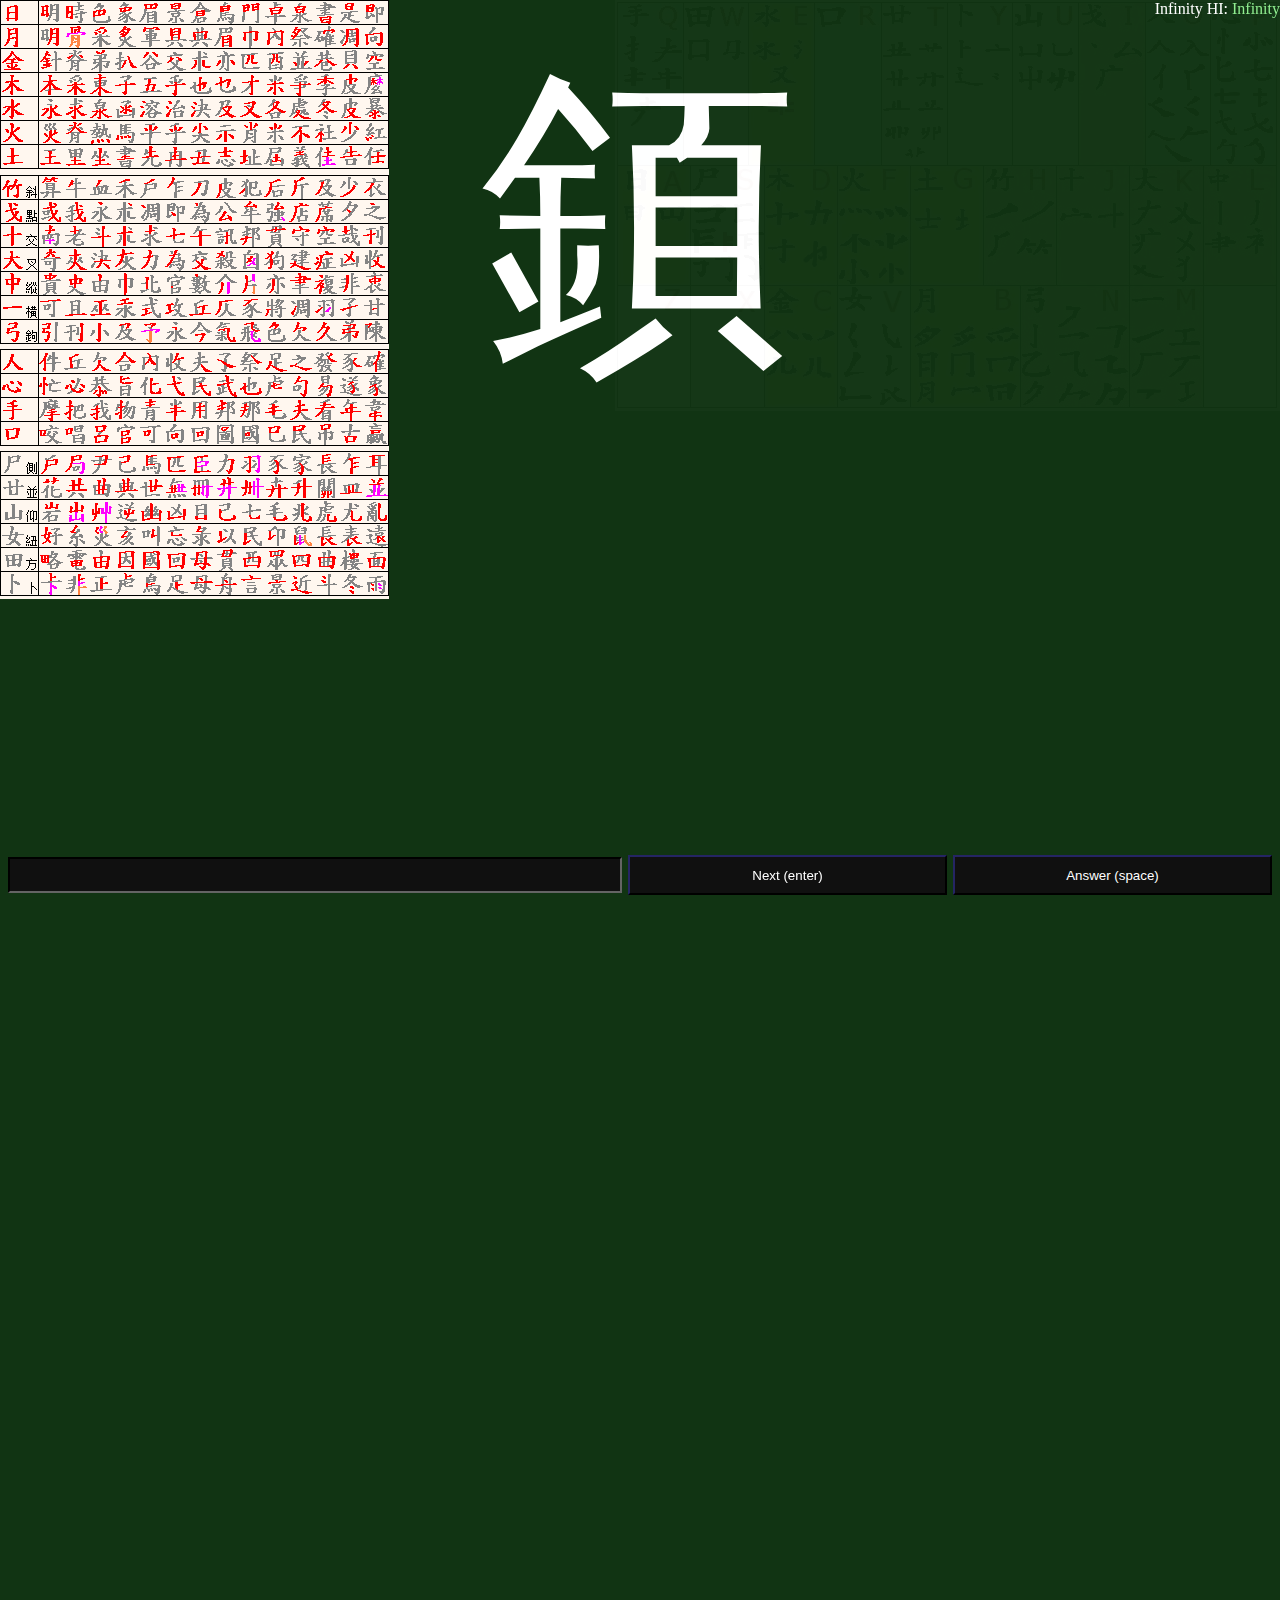
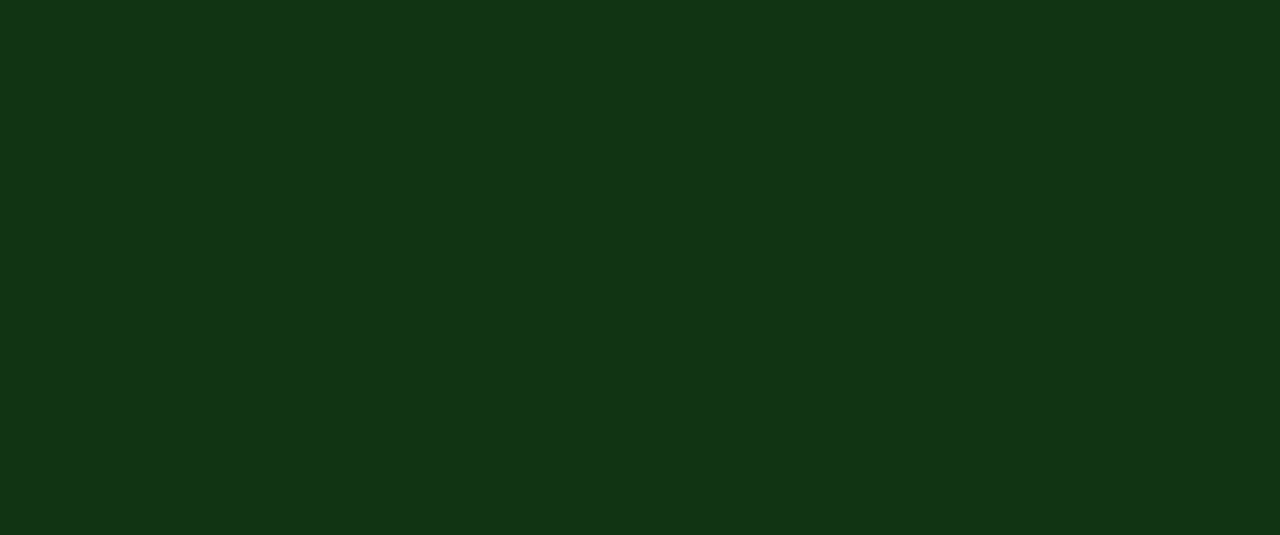
==== commit 5552b69a: "speed" ====
--- a/index.html
+++ b/index.html
@@ -134,6 +134,17 @@
             margin-bottom: 130%;
         }
 
+        #speeddiv {
+            position: absolute;
+            top: 0;
+            right: 0;
+            color: white;
+        }
+
+        #speedhigh {
+            color: lightgreen;
+        }
+
         .yellow {
             color: gold;
         }
@@ -157,6 +168,11 @@
     </div>
     <img id=img1 src="cangjie-key.jpg" alt="[Cangjie Image 1]"/>
     <img id=img2 src="cangjie-key2.gif" alt="[Cangjie Image 2]"/>
+    <div id="speeddiv">
+        <span id="speed">Infinity</span>
+        HI:
+        <span id="speedhigh">Infinity</span>
+    </div>
 
     <form>
     <div id='input'>
@@ -186,7 +202,7 @@
 
 input.onkeypress = e => {
     if (e.code == 'Space') toggleAnswer()
-    if (e.code == 'Enter') pickNewChar()
+    // if (e.code == 'Enter') pickNewChar()
 }
 
 document.getElementById('nextbtn').onmousedown = e => {
@@ -199,7 +215,48 @@
         input.focus()
         input.click()
     }, 1000)
-}
+    document.getElementById('speedhigh').innerHTML = localStorage.speedhigh || 'Infinity'
+}
+
+let times = []
+function updateSpeed() {
+    let speed
+    if (times.length < 5) {
+        speed = 'Infinity'
+    }
+    else if (times.length < 10) {
+        let diffs = []
+        for (let i = 1; i<times.length; i++) {
+            diffs[i-1] = times[i]-times[i-1]
+        }
+        speed = String( (diffs.reduce((p,c) => p+c, 0) / diffs.length).toFixed(0) )
+    }
+    else {
+        let diffs = []
+        for (let i = times.length-9; i<times.length; i++) {
+            diffs[i-1] = times[i]-times[i-1]
+        }
+        speed = String( (diffs.reduce((p,c) => p+c, 0) / diffs.length).toFixed(0) )
+    }
+    let speedspan = document.getElementById('speed')
+    let highspan = document.getElementById('speedhigh')
+    speedspan.innerHTML = speed
+    if (speed != 'Infinity') {
+        if ( Number(highspan.innerHTML) > Number(speedspan.innerHTML) ) {
+            localStorage.speedhigh = highspan.innerHTML = speed
+            
+        }
+
+    }
+}
+function updateTimes() {
+    times.push( new Date() )
+    if (times.length == 100) {
+        times = [times[90], times[91], times[92], times[93], times[94], times[95], times[96], times[97], times[98], times[99]]
+    }
+}
+
+let firstChar = true
 
 let answerString, answerCangjie
 function pickNewChar() {
@@ -219,8 +276,14 @@
     //     input.focus()
     //     input.click()
     // }, 10)
-}
-10
+
+    if (!firstChar) {
+        updateTimes()
+        updateSpeed()
+    }
+    firstChar = false
+}
+
 function toggleAnswer() {
     let s = document.getElementById('turtle')
     if (s.style.visibility == 'hidden') {
